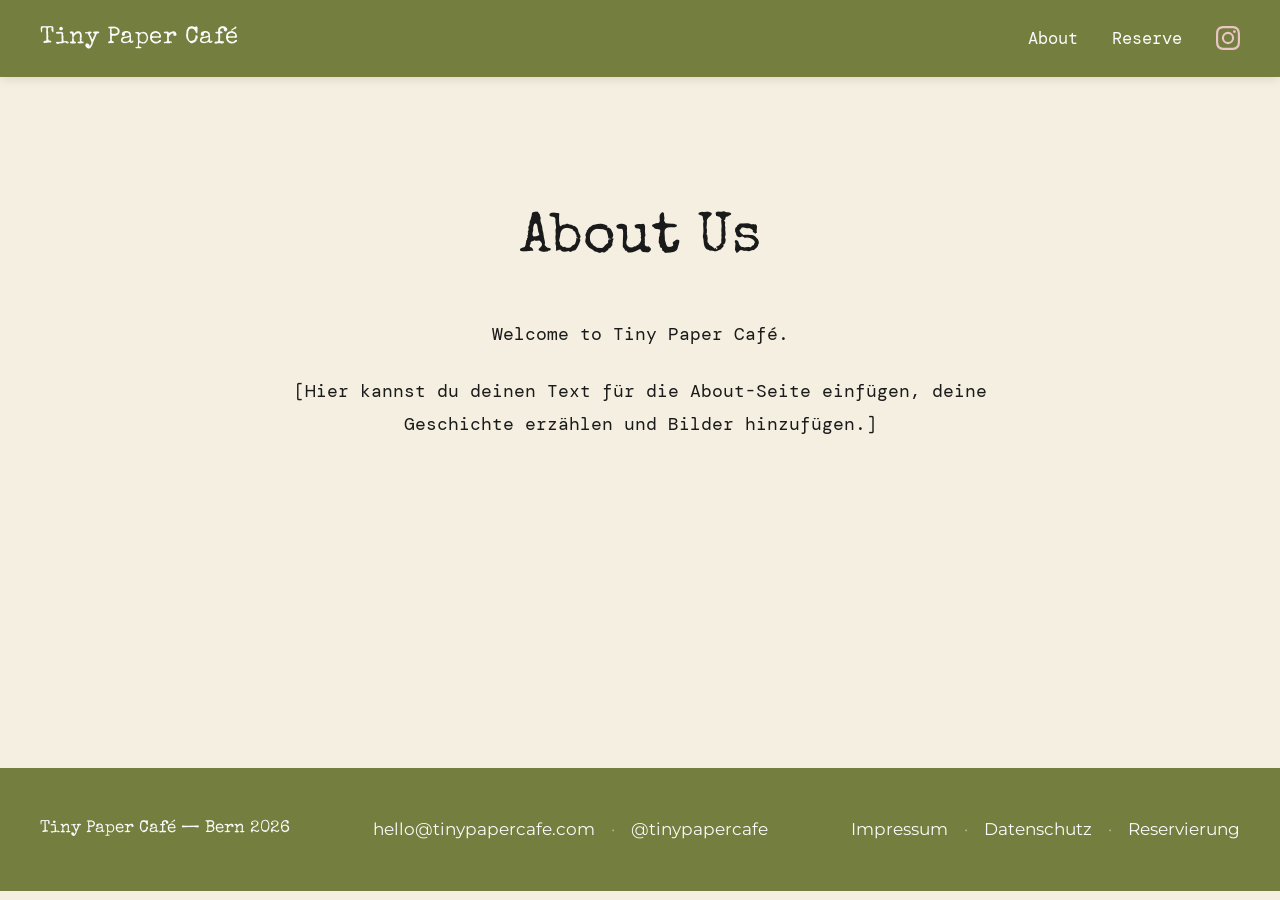
==== about.html @ e899e27b "Text auf der Startseite angepasst" ====
<!DOCTYPE html>
<html lang="en">
<head>
    <meta charset="UTF-8">
    <meta name="viewport" content="width=device-width, initial-scale=1.0">
    <title>About | Tiny Paper Café</title>
    <link rel="preconnect" href="https://fonts.googleapis.com">
    <link rel="preconnect" href="https://fonts.gstatic.com" crossorigin>
    <link href="https://fonts.googleapis.com/css2?family=DM+Mono:ital,wght@0,300;0,400;0,500;1,300;1,400;1,500&family=Montserrat:wght@300;400;500;600;700;800&family=Special+Elite&display=swap" rel="stylesheet">
    <link rel="stylesheet" href="style.css?v=2">
</head>
<body style="padding-top: 100px; background-color: var(--bg-color);">

    <!-- Navigation -->
    <nav class="scrolled">
        <a href="index.html" class="nav-logo special-font">Tiny Paper Café</a>
        <div class="nav-links">
            <a href="about.html">About</a>
            <a href="index.html#reserve">Reserve</a>
            <a href="https://instagram.com/tinypapercafe" target="_blank" class="nav-icon" aria-label="Instagram">
                <svg viewBox="0 0 24 24" width="24" height="24" fill="var(--accent-color)" style="vertical-align: middle; margin-top: -3px;">
                    <path d="M12 2.163c3.204 0 3.584.012 4.85.07 3.252.148 4.771 1.691 4.919 4.919.058 1.265.069 1.645.069 4.849 0 3.205-.012 3.584-.069 4.849-.149 3.225-1.664 4.771-4.919 4.919-1.266.058-1.644.07-4.85.07-3.204 0-3.584-.012-4.849-.07-3.26-.149-4.771-1.699-4.919-4.92-.058-1.265-.07-1.644-.07-4.849 0-3.204.013-3.583.07-4.849.149-3.227 1.664-4.771 4.919-4.919 1.266-.057 1.645-.069 4.849-.069zM12 0C8.741 0 8.333.014 7.053.072 2.695.272.273 2.69.073 7.052.014 8.333 0 8.741 0 12c0 3.259.014 3.668.072 4.948.2 4.358 2.618 6.78 6.98 6.98C8.333 23.986 8.741 24 12 24c3.259 0 3.668-.014 4.948-.072 4.354-.2 6.782-2.618 6.979-6.98.059-1.28.073-1.689.073-4.948 0-3.259-.014-3.667-.072-4.947-.196-4.354-2.617-6.78-6.979-6.98C15.668.014 15.259 0 12 0zm0 5.838a6.162 6.162 0 100 12.324 6.162 6.162 0 000-12.324zM12 16a4 4 0 110-8 4 4 0 010 8zm6.406-11.845a1.44 1.44 0 100 2.881 1.44 1.44 0 000-2.881z"/>
                </svg>
            </a>
        </div>
    </nav>

    <!-- About Section -->
    <section class="about-page-container" style="max-width: 800px; margin: 4rem auto; padding: 2rem; min-height: 60vh;">
        <h1 class="special-font" style="font-size: 3.5rem; color: var(--text-color); margin-bottom: 2rem; text-align: center;">About Us</h1>
        <div style="font-size: 1.15rem; line-height: 1.8; color: var(--text-color); text-align: center;">
            <p style="margin-bottom: 1.5rem;">Welcome to Tiny Paper Café.</p>
            <p style="margin-bottom: 1.5rem;">[Hier kannst du deinen Text für die About-Seite einfügen, deine Geschichte erzählen und Bilder hinzufügen.]</p>
        </div>
    </section>

    <!-- Footer -->
    <footer>
        <div class="footer-left">
            <span class="special-font">Tiny Paper Café — Bern 2026</span>
        </div>
        <div class="footer-center">
            <a href="mailto:hello@tinypapercafe.com">hello@tinypapercafe.com</a>
            <span class="separator">·</span>
            <a href="https://instagram.com/tinypapercafe" target="_blank">@tinypapercafe</a>
        </div>
        <div class="footer-right">
            <a href="impressum.html">Impressum</a>
            <span class="separator">·</span>
            <a href="datenschutz.html">Datenschutz</a>
            <span class="separator">·</span>
            <a href="reservierungsbedingungen.html">Reservierung</a>
        </div>
    </footer>

</body>
</html>
---- style.css ----
:root {
            --bg-color: #F4EFE0;
            --primary-color: #747E3F;
            --text-color: #1A1A1A;
            --white: #FAFAFA;
            --muted-color: #9A9A8A;
            --footer-bg: #747E3F;
            --accent-color: #EAC5C5;
        }

        html {
            scroll-behavior: smooth;
        }

        * {
            box-sizing: border-box;
            margin: 0;
            padding: 0;
        }

        body {
            background-color: var(--bg-color);
            color: var(--text-color);
            font-family: 'DM Mono', monospace;
            line-height: 1.6;
            overflow-x: hidden;
        }

        h1, h2, h3, .special-font {
            font-family: 'Special Elite', cursive;
            font-weight: 400;
        }

        /* 1. Navigation */
        nav {
            background-color: var(--primary-color);
            color: var(--white);
            display: flex;
            justify-content: space-between;
            align-items: center;
            padding: 1.2rem 2.5rem;
            position: fixed;
            width: 100%;
            top: 0;
            z-index: 100;
            box-shadow: 0 2px 10px rgba(0,0,0,0.1);
        }

        .nav-logo {
            font-size: 1.5rem;
            color: var(--white);
            text-decoration: none;
            letter-spacing: 0.5px;
        }

        .nav-links a {
            color: var(--white);
            text-decoration: none;
            margin-left: 1.5rem;
            font-size: 1.05rem;
            transition: opacity 0.3s ease;
        }

        .nav-links a:hover {
            color: var(--accent-color);
            opacity: 1;
        }

        /* 2. Hero */
        .hero {
            background-color: var(--primary-color);
            background-image: url('hero-bg-2.png');
            background-size: cover;
            background-position: center;
            background-attachment: fixed;
            color: var(--white);
            height: 200vh;
            position: relative;
        }

        .hero-sticky-container {
            position: sticky;
            top: 0;
            width: 100%;
            height: 100vh;
            display: flex;
            flex-direction: column;
            align-items: center;
            justify-content: center;
            overflow: hidden;
        }

        .hero-animation-layer {
            position: absolute;
            top: 0;
            left: 0;
            width: 100%;
            height: 100%;
            display: flex;
            align-items: center;
            justify-content: center;
            z-index: 1;
        }

        .hero-postcards {
            position: absolute;
            width: 100%;
            height: 100%;
            display: flex;
            align-items: center;
            justify-content: center;
            z-index: 2;
        }

        .hero-card {
            position: absolute;
            width: 280px;
            height: 200px;
            background: var(--white);
            border-radius: 2px;
            box-shadow: 0 10px 30px rgba(0,0,0,0.15);
            border: 1px solid rgba(0,0,0,0.05);
            top: 50%;
            left: 50%;
            transform: translate(-50%, -50%);
            will-change: transform, opacity;
        }

        .hero-card::after {
            content: '';
            position: absolute;
            top: 15px;
            right: 15px;
            width: 30px;
            height: 38px;
            border: 1px dashed var(--muted-color);
            opacity: 0.3;
        }

        .hero-card::before {
            content: '';
            position: absolute;
            bottom: 30px;
            right: 20px;
            width: 60px;
            height: 1px;
            background-color: var(--muted-color);
            opacity: 0.3;
            box-shadow: 0 -15px 0 var(--muted-color), 0 -30px 0 var(--muted-color);
        }

        #heroLogo {
            position: absolute;
            z-index: 3;
            transition: transform 0.1s, opacity 0.1s;
            width: 100%;
            max-width: 250px;
        }

        #heroLogo svg {
            width: 100%;
            height: auto;
            filter: drop-shadow(0 4px 10px rgba(0,0,0,0.15));
        }

        .hero-content-text {
            position: relative;
            z-index: 2;
            text-align: center;
            margin-top: 60px;
            display: flex;
            flex-direction: column;
            align-items: center;
        }

        .hero-tagline {
            font-size: 1.35rem;
            margin-bottom: 2rem;
            opacity: 0.95;
            letter-spacing: 0.5px;
        }

        .scroll-indicator {
            margin-top: 3rem;
            opacity: 1;
            transition: opacity 0.3s;
            display: flex;
            flex-direction: column;
            align-items: center;
            font-size: 0.9rem;
            letter-spacing: 2px;
            text-transform: uppercase;
        }

        .scroll-indicator .arrow {
            margin-top: 5px;
            font-size: 1.5rem;
            animation: bounce 2s infinite;
        }

        @keyframes bounce {
            0%, 20%, 50%, 80%, 100% { transform: translateY(0); }
            40% { transform: translateY(-10px); }
            60% { transform: translateY(-5px); }
        }

        .btn-primary {
            background-color: var(--accent-color);
            color: var(--white);
            padding: 1rem 2.5rem;
            text-decoration: none;
            font-family: 'DM Mono', monospace;
            font-size: 1.15rem;
            border-radius: 8px;
            font-weight: 500;
            transition: all 0.3s cubic-bezier(0.4, 0, 0.2, 1);
            display: inline-block;
            border: none;
            cursor: pointer;
            box-shadow: 0 4px 10px rgba(0,0,0,0.08);
        }

        .btn-primary:hover {
            transform: translateY(-4px);
            box-shadow: 0 12px 20px rgba(0,0,0,0.15);
            background-color: var(--text-color);
            color: var(--white);
        }

        /* 3. The Experience Section */
        .experience-section {
            background-color: var(--bg-color);
            height: 300vh;
            position: relative;
        }

        .experience-sticky {
            position: sticky;
            top: 0;
            height: 100vh;
            display: flex;
            align-items: center;
            overflow: hidden;
            width: 100%;
            padding: 6rem 2rem 2rem 2rem;
        }

        .process-grid {
            display: flex;
            gap: 4rem;
            max-width: 1200px;
            margin: 0 auto;
            align-items: flex-start; /* Aligns titles and images at the top */
            justify-content: space-between;
            width: 100%;
            padding: 0 5%;
        }

        .process-col {
            flex: 1;
            display: flex;
            flex-direction: column;
            align-items: center;
        }

        .process-col h2 {
            font-size: 3.5rem;
            margin-bottom: 2rem;
            color: var(--text-color);
            text-align: center;
            position: relative;
            z-index: 10;
        }

        .process-img {
            width: 100%;
            height: auto;
            max-width: 350px;
            box-shadow: 0 10px 20px rgba(0,0,0,0.05);
            background-color: var(--white);
        }

        .send-svg {
            opacity: 0;
            transform: translateY(40px);
        }

        .process-desc {
            margin-top: 1.5rem;
            font-size: 1.1rem;
            line-height: 1.6;
            color: var(--text-color);
            text-align: center;
            max-width: 330px;
            font-family: 'Montserrat', sans-serif;
            font-weight: 600;
        }

        .brush-stroke {
            stroke-dasharray: 12000;
            stroke-dashoffset: 0;
        }

        .letter-insert {
            transform: translateY(-250px);
            opacity: 0;
        }

        .envelope-flap-front {
            transform-origin: 175px 0px;
            transform: scaleY(-1);
            opacity: 0;
        }

        .flap-open {
            opacity: 1;
        }

        /* Animations replaced by scroll JS */

        .experience-text p {
            font-size: 1.3rem;
            color: var(--text-color);
            opacity: 0.85;
            line-height: 1.8;
        }



        .experience-interactive {
            position: relative;
            padding-bottom: 3rem;
            flex: 1;
            display: flex;
            flex-direction: column;
            align-items: center;
        }

        /* Postcard Flip CSS */
        /* Postcard Flip CSS */
        .postcard-flip-container {
            perspective: 1000px;
            width: 320px;
            height: 440px;
            cursor: pointer;
            z-index: 2;
        }

        .postcard-flip-container:hover .postcard-flipper,
        .postcard-flip-container.flipped .postcard-flipper {
            transform: rotateY(180deg);
        }

        .postcard-flipper {
            transition: 0.8s transform cubic-bezier(0.4, 0.2, 0.2, 1);
            transform-style: preserve-3d;
            position: relative;
            width: 100%;
            height: 100%;
            border-radius: 4px;
            box-shadow: 0 20px 40px rgba(0,0,0,0.1);
        }

        .postcard-face {
            backface-visibility: hidden;
            position: absolute;
            top: 0;
            left: 0;
            width: 100%;
            height: 100%;
            background-color: var(--white);
            border-radius: 4px;
            border: 1px solid rgba(0,0,0,0.05);
            overflow: hidden;
            background-image: url('postcard.jpg');
            background-size: 200% 100%;
        }

        .postcard-front-side {
            z-index: 2;
            transform: rotateY(0deg);
            background-position: left center;
        }

        .postcard-back-side {
            transform: rotateY(180deg);
            background-position: right center;
            position: relative;
        }

        .postcard-handwriting {
            position: absolute;
            top: 35%;
            left: 10%;
            width: 40%;
            font-family: 'Special Elite', monospace;
            font-size: 1.1rem;
            color: #3a3a3a;
            transform: rotate(-3deg);
            line-height: 1.6;
        }

        .interactive-hint {
            font-size: 0.9rem;
            color: var(--muted-color);
            font-family: 'DM Mono', monospace;
            animation: pulseHint 2s infinite;
        }

        @keyframes pulseHint {
            0% { opacity: 0.4; }
            50% { opacity: 0.8; }
            100% { opacity: 0.4; }
        }

        /* Mail Slot & Send Animation CSS */
        .mail-slot-container {
            position: relative;
            margin-top: 1.5rem;
            width: 280px;
            height: 14px;
            background-color: #1a1a1a;
            border-radius: 8px;
            box-shadow: inset 0 4px 8px rgba(0,0,0,0.8), 0 1px 1px rgba(255,255,255,0.8);
            opacity: 0.9;
            z-index: 3;
        }

        .mail-slot-container::before,
        .mail-slot-container::after {
            display: none;
        }

        .mail-slot-opening {
            display: none;
        }

        .mail-slot-lid {
            display: none; /* Replaced by the brass plate design */
        }

        .send-action-area {
            margin-top: 2rem;
            display: flex;
            flex-direction: column;
            align-items: center;
            gap: 1rem;
            transition: opacity 0.3s;
        }

        .success-message {
            position: absolute;
            top: 50%;
            left: 50%;
            transform: translate(-50%, -50%) scale(0.9);
            text-align: center;
            opacity: 0;
            pointer-events: none;
            transition: all 0.5s cubic-bezier(0.4, 0, 0.2, 1);
            background: var(--white);
            padding: 3.5rem;
            border-radius: 12px;
            box-shadow: 0 25px 50px rgba(0,0,0,0.15);
            z-index: 10;
        }

        .success-message h3 {
            font-size: 2rem;
            color: var(--primary-color);
            margin-bottom: 1rem;
        }

        .success-message p {
            color: var(--muted-color);
            margin-bottom: 2.5rem;
            font-size: 1.1rem;
        }

        .success-message .btn-secondary {
            background-color: var(--white);
            border: 2px solid var(--primary-color);
            color: var(--primary-color);
            padding: 0.8rem 2rem;
            border-radius: 8px;
            font-family: 'DM Mono', monospace;
            font-weight: 600;
            font-size: 1.1rem;
            cursor: pointer;
            transition: all 0.3s cubic-bezier(0.4, 0, 0.2, 1);
            box-shadow: 0 4px 10px rgba(0,0,0,0.05);
            outline: none;
        }
        
        .success-message .btn-secondary:hover {
            background-color: var(--primary-color);
            color: var(--white);
            transform: translateY(-3px);
            box-shadow: 0 8px 20px rgba(107, 122, 53, 0.2);
        }

        /* Send Animation States */
        .is-sending .postcard-flip-container {
            animation: sendMail 1.2s cubic-bezier(0.5, 0, 0.2, 1) forwards;
            pointer-events: none;
        }

        .is-sending .send-action-area {
            opacity: 0;
            pointer-events: none;
        }

        .is-sent .success-message {
            opacity: 1;
            transform: translate(-50%, -50%) scale(1);
            pointer-events: auto;
        }

        @keyframes sendMail {
            0% {
                transform: translateY(0) scale(1) rotateZ(0);
                opacity: 1;
            }
            30% {
                transform: translateY(-30px) scale(0.9) rotateZ(3deg);
                opacity: 1;
            }
            100% {
                transform: translateY(160px) scale(0.2) rotateZ(0);
                opacity: 0;
            }
        }

        /* 4. The Menu Section */
        .menu-section {
            padding: 2rem;
            background-color: var(--primary-color);
            position: relative;
            min-height: 100vh;
            display: flex;
            align-items: stretch;
            justify-content: center;
        }

        .menu-wrapper {
            max-width: 950px;
            margin: 0 auto;
        }

        .menu-card {
            background-color: var(--bg-color); /* Changed to beige */
            padding: 4rem 3rem;
            border-radius: 8px;
            box-shadow: 0 20px 50px rgba(0,0,0,0.15);
            display: flex;
            flex-direction: column;
            align-items: center;
            text-align: center;
            font-family: 'Montserrat', sans-serif;
        }

        .menu-card h2 {
            font-size: 2.8rem;
            margin-bottom: 1rem;
            color: var(--text-color);
            text-align: center;
        }

        .menu-subtitle {
            font-size: 1.2rem;
            color: var(--muted-color);
            margin-bottom: 4rem;
            text-align: center;
        }

        .menu-grid {
            display: flex;
            gap: 4rem;
        }

        .menu-column {
            flex: 1;
            display: flex;
            flex-direction: column;
            gap: 4.5rem;
            text-align: left;
        }

        .menu-category {
            font-family: 'Special Elite', cursive;
            font-size: 1.3rem;
            font-weight: 400;
            margin-bottom: 1.2rem;
            margin-top: 2.5rem;
            letter-spacing: 1px;
            color: var(--text-color);
        }

        .menu-column h3:first-child {
            margin-top: 0;
        }

        .menu-description {
            font-size: 0.95rem;
            color: var(--muted-color);
            margin-top: -0.5rem;
            margin-bottom: 1.5rem;
            line-height: 1.5;
            font-weight: 600; /* Semi-bold */
        }
        
        .addon-title {
            font-size: 0.9rem;
            text-transform: uppercase;
            letter-spacing: 1px;
            color: var(--primary-color);
            margin-bottom: 0.5rem;
            font-weight: 800; /* Bold */
        }

        .menu-addon {
            font-size: 0.95rem;
            color: var(--muted-color);
            display: flex;
            justify-content: space-between;
            padding-left: 1rem;
            margin-bottom: 0.3rem;
            font-weight: 600; /* Semi-bold */
        }

        .menu-item {
            display: flex;
            align-items: baseline;
            margin-bottom: 0.8rem;
            font-size: 1.1rem;
            font-family: 'Montserrat', sans-serif;
            font-weight: 600; /* Semi-bold */
            transition: all 0.2s ease;
        }
        .menu-item:hover {
            transform: translateX(5px);
            color: var(--primary-color);
        }

        .menu-item .dots {
            flex-grow: 1;
            border-bottom: 2px dotted var(--muted-color);
            margin: 0 10px;
            opacity: 0.4;
        }

        /* 4. Info Banner */
        .info-banner {
            background-color: var(--primary-color);
            color: var(--white);
            text-align: center;
            padding: 2rem 2rem;
            font-size: 1.15rem;
            border-top: 1px solid rgba(255,255,255,0.1);
            border-bottom: 1px solid rgba(255,255,255,0.1);
            letter-spacing: 0.5px;
        }

        /* 5. Booking form */
        .booking-section {
            padding: 8rem 2rem 12rem 2rem;
            background-color: var(--bg-color);
            display: flex;
            flex-direction: column;
            align-items: center;
            min-height: 90vh;
            position: relative;
            z-index: 10;
            overflow: hidden;
        }

        .booking-section h2 {
            font-size: 3.5rem;
            margin-bottom: 2rem;
            color: var(--text-color);
            text-align: center;
        }

        /* BookingBox Styling */
        .BookingBox {
            width: 100%;
            max-width: 800px;
            margin: 0 auto;
            background-color: var(--white);
            border-radius: 8px;
            box-shadow: 0 20px 50px rgba(0,0,0,0.15);
            padding: 2.5rem;
            font-family: 'Montserrat', sans-serif;
        }
        .BookingBox span {
            display: block;
            text-align: center;
            margin-top: 2rem;
            font-size: 0.85rem;
            color: var(--muted-color);
        }
        /* Wizard Progress Dots */
        .wizard-progress {
            display: flex;
            justify-content: center;
            gap: 1.5rem;
            margin-bottom: 3rem;
            width: 100%;
        }
        .progress-step {
            width: 12px;
            height: 12px;
            border-radius: 50%;
            background-color: rgba(154, 154, 138, 0.3);
            transition: all 0.3s ease;
            font-size: 0; /* hide text */
            color: transparent;
        }
        .progress-step.active {
            background-color: var(--primary-color);
            transform: scale(1.4);
        }
        .progress-step.completed {
            background-color: var(--primary-color);
            opacity: 0.6;
            cursor: pointer;
        }

        .postcard-container {
            width: 100%;
            max-width: 800px;
            perspective: 1500px;
            margin: 0 auto;
        }
        
        .postcard-flip-inner {
            position: relative;
            width: 100%;
            transition: transform 1s cubic-bezier(0.175, 0.885, 0.32, 1.275);
            transform-style: preserve-3d;
        }

        .postcard-flip-inner.flipped {
            transform: rotateY(180deg);
        }

        .postcard {
            width: 100%;
            background-color: var(--white);
            border-radius: 16px;
            box-shadow: 0 25px 50px -12px rgba(0,0,0,0.25);
            backface-visibility: hidden;
            border: 1px solid rgba(255,255,255,0.5);
            min-height: 550px;
            position: relative;
        }

        .postcard-front {
            display: block;
            position: relative;
            z-index: 2;
            padding: 4rem 3rem;
        }

        .wizard-content {
            position: relative;
            z-index: 2;
            width: 100%;
            max-width: 500px;
            margin: 0 auto;
        }

        .wizard-step {
            display: none;
            animation: fadeIn 0.4s ease;
        }
        .wizard-step.active {
            display: block;
        }
        
        @keyframes fadeIn {
            from { opacity: 0; transform: translateY(15px); }
            to { opacity: 1; transform: translateY(0); }
        }

        .step-header {
            display: flex;
            align-items: center;
            justify-content: space-between;
            margin-bottom: 2.5rem;
        }
        
        .step-title {
            font-family: 'Special Elite', cursive;
            font-size: 2rem;
            color: var(--primary-color);
            margin: 0;
        }

        .btn-back {
            background: none;
            border: none;
            color: var(--muted-color);
            cursor: pointer;
            font-family: 'DM Mono', monospace;
            text-decoration: underline;
            font-size: 0.95rem;
        }

        /* Type Selection */
        .type-option {
            border: 1px solid rgba(154, 154, 138, 0.3);
            border-radius: 12px;
            padding: 1.5rem;
            margin-bottom: 1.2rem;
            cursor: pointer;
            transition: all 0.3s cubic-bezier(0.4, 0, 0.2, 1);
            background: rgba(255,255,255,0.8);
            box-shadow: 0 2px 8px rgba(0,0,0,0.02);
        }
        .type-option:hover {
            border-color: var(--primary-color);
            background-color: var(--white);
            transform: translateY(-4px);
            box-shadow: 0 12px 24px rgba(107, 122, 53, 0.1);
        }
        .type-option.selected {
            border-color: var(--primary-color);
            background-color: rgba(107, 122, 53, 0.05);
            border-width: 2px;
            padding: calc(1.5rem - 1px);
            box-shadow: 0 0 0 4px rgba(107, 122, 53, 0.1);
        }
        .type-option h4 { 
            color: var(--text-color);
            margin-bottom: 0.6rem;
            font-size: 1.2rem;
        }
        .type-option p {
            font-size: 0.95rem;
            color: var(--muted-color);
            margin-bottom: 0.8rem;
            line-height: 1.5;
        }
        .type-option .read-more {
            font-size: 0.85rem;
            color: var(--primary-color);
            text-decoration: underline;
        }

        /* Guests Selection */
        .guests-container {
            text-align: center;
            padding: 3rem 0;
        }
        .guests-grid {
            display: flex;
            gap: 2rem;
            justify-content: center;
            margin-bottom: 3rem;
        }
        .guest-btn {
            width: 70px;
            height: 70px;
            border-radius: 50%;
            border: 1px solid rgba(154, 154, 138, 0.3);
            background: rgba(255,255,255,0.8);
            font-size: 1.8rem;
            cursor: pointer;
            transition: all 0.4s cubic-bezier(0.34, 1.56, 0.64, 1);
            font-family: 'DM Mono', monospace;
            color: var(--text-color);
            box-shadow: 0 4px 10px rgba(0,0,0,0.03);
        }
        .guest-btn:hover {
            border-color: var(--primary-color);
            color: var(--primary-color);
            transform: scale(1.1) translateY(-5px);
            box-shadow: 0 10px 20px rgba(107, 122, 53, 0.15);
        }
        .guest-btn.selected {
            border-color: var(--primary-color);
            background-color: var(--primary-color);
            color: var(--white);
            transform: scale(1.15);
            box-shadow: 0 10px 25px rgba(107, 122, 53, 0.3);
        }
        .guests-note {
            font-size: 0.95rem;
            color: var(--muted-color);
        }
        .guests-note a {
            color: var(--primary-color);
        }

        /* Calendar */
        .date-input-container {
            margin-bottom: 2rem;
            text-align: center;
            padding: 2rem 0;
        }
        .date-input {
            width: 100%;
            max-width: 350px;
            padding: 1.2rem;
            border: 1px solid rgba(154, 154, 138, 0.3);
            background: rgba(255,255,255,0.8);
            font-family: 'DM Mono', monospace;
            font-size: 1.3rem;
            color: var(--text-color);
            outline: none;
            transition: all 0.3s;
            cursor: pointer;
            text-align: center;
            border-radius: 12px;
            box-shadow: 0 4px 10px rgba(0,0,0,0.03);
        }
        .date-input:focus {
            border-color: var(--primary-color);
            box-shadow: 0 0 0 4px rgba(107, 122, 53, 0.15);
        }
        .date-input::-webkit-calendar-picker-indicator {
            cursor: pointer;
            opacity: 0.6;
            transition: 0.2s;
        }
        .date-input::-webkit-calendar-picker-indicator:hover {
            opacity: 1;
        }

        /* Time Slots */
        .time-slots {
            display: grid;
            grid-template-columns: repeat(auto-fill, minmax(100px, 1fr));
            gap: 1rem;
            margin-top: 2rem;
        }
        .time-slot {
            padding: 1rem 0.5rem;
            text-align: center;
            border: 1px solid rgba(154, 154, 138, 0.3);
            border-radius: 12px;
            cursor: pointer;
            font-size: 1rem;
            font-family: 'DM Mono', monospace;
            font-weight: 500;
            transition: all 0.3s cubic-bezier(0.4, 0, 0.2, 1);
            color: var(--text-color);
            background: rgba(255,255,255,0.8);
            box-shadow: 0 2px 6px rgba(0,0,0,0.02);
        }
        .time-slot:hover {
            border-color: var(--primary-color);
            color: var(--primary-color);
            transform: translateY(-3px);
            box-shadow: 0 8px 15px rgba(107, 122, 53, 0.15);
        }
        .time-slot.selected {
            background-color: var(--primary-color);
            color: var(--white);
            border-color: var(--primary-color);
            box-shadow: 0 8px 20px rgba(107, 122, 53, 0.3);
            transform: translateY(-2px);
        }
        
        .waiting-list-note {
            text-align: center;
            margin-top: 3rem;
            font-size: 0.95rem;
            color: var(--muted-color);
        }
        .waiting-list-note span {
            color: #d97706;
            margin-right: 0.5rem;
        }

        /* Confirm Step */
        .summary-box {
            background-color: rgba(250, 250, 250, 0.8);
            padding: 1.5rem;
            margin-bottom: 2rem;
            border: 1px dashed rgba(154, 154, 138, 0.4);
            display: grid;
            grid-template-columns: 1fr 1fr;
            gap: 1.5rem;
        }
        .summary-item {
            margin-bottom: 0;
        }
        .summary-label {
            font-size: 0.85rem;
            color: var(--muted-color);
            margin-bottom: 0.2rem;
        }
        .summary-value {
            font-size: 1rem;
            color: var(--text-color);
            font-weight: 500;
        }
        
        .options-row {
            display: flex;
            gap: 1.5rem;
            margin-bottom: 2rem;
            font-size: 0.95rem;
        }
        
        .checkbox-label {
            display: flex;
            align-items: flex-start;
            gap: 0.5rem;
            cursor: pointer;
        }
        .checkbox-label input {
            margin-top: 0.25rem;
            cursor: pointer;
        }

        .terms-row {
            display: flex;
            flex-direction: column;
            gap: 1rem;
            margin: 2rem 0;
            font-size: 0.9rem;
            color: var(--muted-color);
        }
        
        .form-row {
            display: grid;
            grid-template-columns: 1fr 1fr;
            gap: 1.5rem;
            margin-bottom: 1.5rem;
        }
        
        .form-group {
            display: flex;
            flex-direction: column;
            text-align: left;
            margin-bottom: 1.5rem;
        }

        .form-group input, .form-group textarea {
            background: rgba(255, 255, 255, 0.5);
            border: 1px solid rgba(154, 154, 138, 0.2);
            border-radius: 8px;
            padding: 1rem 1.2rem;
            font-family: 'DM Mono', monospace;
            font-size: 1.05rem;
            color: var(--text-color);
            outline: none;
            transition: all 0.3s;
            box-shadow: inset 0 2px 4px rgba(0,0,0,0.02);
        }
        
        .form-group input::placeholder, .form-group textarea::placeholder {
            color: var(--muted-color);
            opacity: 0.7;
        }

        .form-group input:focus, .form-group textarea:focus {
            border-color: var(--primary-color);
            background: var(--white);
            box-shadow: 0 0 0 3px rgba(107, 122, 53, 0.1);
        }

        .form-group textarea {
            resize: none;
            min-height: 40px;
        }

        .btn-next {
            background-color: var(--primary-color);
            color: var(--white);
            padding: 1.2rem 2.5rem;
            border: none;
            font-family: 'DM Mono', monospace;
            font-size: 1.15rem;
            font-weight: 600;
            cursor: pointer;
            transition: all 0.3s cubic-bezier(0.4, 0, 0.2, 1);
            width: 100%;
            margin-top: 1rem;
            border-radius: 8px;
            box-shadow: 0 4px 15px rgba(107, 122, 53, 0.3);
        }
        .btn-next:hover {
            background-color: #5a662d;
            transform: translateY(-3px);
            box-shadow: 0 8px 25px rgba(107, 122, 53, 0.4);
        }
        .btn-next:disabled {
            background-color: var(--muted-color);
            cursor: not-allowed;
            transform: none;
            box-shadow: none;
        }

        /* Postcard Back (Success) */
        .postcard-back {
            display: flex;
            flex-direction: column;
            align-items: center;
            justify-content: center;
            transform: rotateY(180deg);
            position: absolute;
            top: 0;
            left: 0;
            height: 100%;
            text-align: center;
            padding: 3rem;
            z-index: 1;
        }

        .success-stamp {
            margin-bottom: 2.5rem;
            opacity: 0;
            color: var(--primary-color);
        }
        
        .success-stamp svg {
            width: 180px;
            height: auto;
        }

        .postcard-flip-inner.flipped .success-stamp {
            animation: stampIn 0.6s cubic-bezier(0.175, 0.885, 0.32, 1.275) 0.8s forwards;
        }

        @keyframes stampIn {
            0% { transform: scale(2.5) rotate(-15deg); opacity: 0; }
            50% { transform: scale(0.9) rotate(5deg); opacity: 1; }
            100% { transform: scale(1) rotate(0deg); opacity: 1; }
        }

        .postcard-back h3 {
            font-size: 2.8rem;
            color: var(--primary-color);
            margin-bottom: 1.5rem;
        }

        .postcard-back p {
            font-size: 1.3rem;
            color: var(--text-color);
        }

        /* Location Section */
        .location-section {
            padding: 8rem 2rem;
            background-color: var(--bg-color);
            font-family: 'Montserrat', sans-serif;
            text-align: left;
        }

        .location-container {
            display: flex;
            justify-content: space-between;
            max-width: 1100px;
            margin: 0 auto;
            gap: 5rem;
        }

        .location-left {
            flex: 1;
            display: flex;
            flex-direction: column;
        }

        .location-header {
            max-width: 1100px;
            margin: 0 auto;
        }

        .location-header h2 {
            font-size: 2.8rem;
            font-weight: 700;
            color: var(--text-color);
            margin: 0 0 1.5rem 0;
            font-family: 'Montserrat', sans-serif;
            letter-spacing: -0.5px;
        }

        .location-address {
            margin-bottom: 2.5rem;
        }

        .address-title {
            font-family: 'Montserrat', sans-serif;
            font-weight: 700 !important;
            margin-bottom: 0.5rem !important;
        }

        .location-address p {
            font-family: 'Montserrat', sans-serif;
            font-size: 1.15rem;
            color: var(--text-color);
            line-height: 1.6;
            margin: 0;
            font-weight: 600;
        }

        .location-map iframe {
            border-radius: 8px;
            box-shadow: 0 10px 30px rgba(0,0,0,0.05);
            width: 100%;
        }

        .location-right {
            flex: 1;
            display: flex;
            flex-direction: column;
            justify-content: flex-start;
        }

        .hours-box {
            width: 100%;
        }

        .hours-title {
            font-size: 1.15rem;
            margin: 0 0 2rem 0;
            font-weight: 700;
            color: var(--text-color);
            font-family: 'Montserrat', sans-serif;
        }

        .hours-list {
            display: flex;
            flex-direction: column;
            gap: 1rem; /* Slightly reduced gap for a more compact height */
        }

        .hours-row {
            display: flex;
            justify-content: space-between;
            font-size: 1.15rem;
            font-family: 'Montserrat', sans-serif;
            font-weight: 600;
            color: var(--text-color);
        }

        @media (max-width: 850px) {
            .location-container {
                flex-direction: column;
                gap: 4rem;
            }
            .location-right {
                margin-top: 0;
            }
            .location-header h2 {
                font-size: 2.2rem;
            }
        }

        /* 6. Footer */
        footer {
            background-color: var(--footer-bg);
            color: var(--white);
            padding: 3rem 2.5rem;
            display: flex;
            justify-content: space-between;
            align-items: center;
            font-size: 1.05rem;
            flex-wrap: wrap;
            gap: 2rem;
            font-family: 'Montserrat', sans-serif;
        }

        .footer-left, .footer-center, .footer-right {
            display: flex;
            align-items: center;
            gap: 1rem;
        }

        .footer-center {
            justify-content: center;
        }

        .footer-right {
            justify-content: flex-end;
        }

        .separator {
            opacity: 0.5;
        }

        footer a {
            color: var(--white);
            text-decoration: none;
            transition: all 0.2s ease;
        }
        
        footer a:hover {
            color: var(--accent-color);
            opacity: 1;
            text-decoration: none;
        }

        @media (max-width: 850px) {
            footer {
                flex-direction: column;
                text-align: center;
                gap: 1.5rem;
            }
            .footer-left, .footer-center, .footer-right {
                justify-content: center;
            }
        }

        /* Legal Pages */
        .legal-content, .legal-content *,
        .legal-page footer, .legal-page footer * {
            font-family: 'Montserrat', sans-serif !important;
        }

        .legal-content {
            padding: 10rem 2rem 6rem;
            background-color: var(--bg-color);
            min-height: calc(100vh - 100px);
            color: var(--text-color);
        }
        
        .legal-content .container {
            max-width: 800px;
            margin: 0 auto;
            background-color: var(--white);
            padding: 4rem;
            border-radius: 8px;
            box-shadow: 0 10px 30px rgba(0,0,0,0.03);
        }

        .legal-content h1 {
            font-size: 2.5rem;
            margin-bottom: 2rem;
            font-weight: 700;
        }

        .legal-content h2 {
            font-size: 1.5rem;
            margin-top: 3rem;
            margin-bottom: 1rem;
            font-weight: 700;
        }

        .legal-content p, .legal-content li {
            font-size: 1.1rem;
            line-height: 1.8;
            margin-bottom: 1rem;
            font-weight: 500;
        }

        .legal-content ul {
            margin-bottom: 2rem;
            padding-left: 1.5rem;
        }
        
        .placeholder {
            background-color: #ffe0e0;
            color: #d32f2f;
            padding: 0.2rem 0.5rem;
            border-radius: 4px;
            font-weight: 600;
            font-size: 0.9em;
        }
        
        @media (max-width: 768px) {
            .legal-content .container {
                padding: 2.5rem 1.5rem;
            }
        }

        @media (max-width: 850px) {
            /* NAV */
            nav {
                flex-direction: column;
                gap: 1rem;
                padding: 1.5rem 1rem;
            }
            .nav-logo {
                font-size: 1.4rem;
            }
            .nav-links a {
                margin-left: 0.8rem;
                font-size: 0.9rem;
            }

            /* HERO */
            #heroLogo {
                max-width: 200px;
                margin-top: 100px;
            }
            .hero-content-text {
                margin-top: 40px;
            }

            /* EXPERIENCE */
            .experience-section {
                height: auto;
            }
            .experience-sticky {
                position: relative;
                height: auto;
                overflow: visible;
                padding: 5rem 1.5rem;
            }
            .process-grid {
                flex-direction: column;
                gap: 4rem;
            }
            .process-col h2 {
                font-size: 2.8rem;
                margin-bottom: 1.5rem;
            }
            .experience-content p {
                font-size: 1.1rem;
            }
            .desktop-hint {
                display: none !important;
            }
            .mobile-hint {
                display: inline !important;
            }
            .postcard-flip-container {
                width: 260px;
                height: 360px;
            }

            /* LOCATION */
            .location-section {
                padding: 4rem 1.5rem;
            }
            .location-container {
                gap: 3rem;
            }

            /* MENU */
            .menu-section {
                padding: 1.5rem;
            }
            .menu-card {
                padding: 2.5rem 1.5rem;
            }
            .menu-card h2 {
                font-size: 2rem;
            }
            .menu-subtitle {
                font-size: 1rem;
                margin-bottom: 2.5rem;
            }
            .menu-grid {
                flex-direction: column;
                gap: 2rem;
            }
            .menu-category {
                font-size: 1.1rem;
                margin-top: 1.5rem;
            }
            .menu-item {
                font-size: 0.95rem;
            }

            /* FORM / BOOKING */
            .booking-section {
                padding: 4rem 1rem 6rem 1rem;
            }
            .booking-section h2 {
                font-size: 2.2rem;
                margin-bottom: 2rem;
            }
            .postcard-front {
                padding: 2rem 1.2rem;
            }
            .wizard-progress {
                gap: 0.8rem;
            }
            .step-header {
                flex-direction: column;
                align-items: flex-start;
                gap: 1rem;
            }
            .btn-back {
                align-self: flex-start;
            }
            .step-title {
                font-size: 1.5rem;
            }
            .guests-grid {
                gap: 0.8rem;
            }
            .guest-btn {
                width: 50px;
                height: 50px;
                font-size: 1.3rem;
            }
            .date-input {
                font-size: 1rem;
                padding: 0.8rem;
            }
            .time-slots {
                grid-template-columns: repeat(auto-fill, minmax(75px, 1fr));
                gap: 0.6rem;
            }
            .time-slot {
                font-size: 0.85rem;
                padding: 0.8rem 0.2rem;
            }
            .postcard-back {
                padding: 2rem 1rem;
            }
            .postcard-back h3 {
                font-size: 1.8rem;
            }
            .success-stamp svg {
                width: 120px;
            }
            .options-row {
                flex-direction: column;
                gap: 0.8rem;
            }
            .summary-box {
                grid-template-columns: 1fr;
                gap: 1rem;
            }
            .form-row {
                grid-template-columns: 1fr;
                gap: 0;
            }
            .form-group {
                margin-bottom: 1.2rem;
            }
            
            /* FOOTER */
            footer {
                flex-direction: column;
                text-align: center;
                gap: 1rem;
            }
        }



/* =========================================
   1. Splash Screen (Logo Only)
   ========================================= */
body.splash-active {
    overflow: hidden;
}

.splash-screen {
    position: fixed;
    top: 0;
    left: 0;
    width: 100%;
    height: 100vh;
    background-color: var(--primary-color);
    z-index: 9999;
    display: flex;
    justify-content: center;
    align-items: center;
    /* Fades out after 2.5s to reveal landing page */
    animation: splashFadeOut 0.6s ease forwards 2.5s;
    pointer-events: none;
}

.splash-logo {
    opacity: 0;
    transform: scale(0.9);
    animation: logoReveal 1s cubic-bezier(0.175, 0.885, 0.32, 1.275) forwards 0.3s;
}

.splash-logo svg,
.splash-logo img {
    width: 280px;
    max-width: 80vw;
    height: auto;
    filter: drop-shadow(0 4px 10px rgba(0,0,0,0.1));
}

@keyframes logoReveal {
    0% { opacity: 0; transform: scale(0.8) translateY(20px); }
    100% { opacity: 1; transform: scale(1) translateY(0); }
}

@keyframes splashFadeOut {
    0% { opacity: 1; visibility: visible; }
    100% { opacity: 0; visibility: hidden; }
}


/* =========================================
   2. Landing Page Postcards (Hero Section) - Scroll Animation
   ========================================= */
.hero {
    height: 250vh; /* space to scroll */
    padding: 0;
    position: relative;
    background-color: var(--primary-color);
    background-image: none;
}

.hero-sticky-container {
    position: sticky;
    top: 0;
    height: 100vh;
    width: 100%;
    display: flex;
    flex-direction: column;
    align-items: center;
    justify-content: center;
    overflow: hidden;
    background-image: url('hero-bg-2.png');
    background-size: 100% 100%;
    background-position: center;
}

.hero-animation-layer {
    position: relative;
    width: 100%;
    height: 350px;
    display: flex;
    justify-content: center;
    align-items: center;
    margin-bottom: 2rem;
}

.stamp-logo {
    position: absolute;
    width: 100%;
    max-width: 420px;
    z-index: 1;
    opacity: 1;
    transform: scale(0.8);
    margin-top: 150px; /* Moved further down */
}

.stamp-logo img {
    width: 100%;
    height: auto;
}

.hero-postcards-container {
    position: absolute;
    top: 55%; /* Moved slightly down from 50% */
    left: 50%; /* Reverted back to perfectly horizontal center */
    width: 1px;
    height: 1px;
    z-index: 10;
}

.landing-card {
    position: absolute;
    width: 360px; 
    height: 480px;
    background: var(--white);
    border-radius: 4px;
    border: 1px solid rgba(0,0,0,0.05);
    box-shadow: 0 15px 35px rgba(0,0,0,0.15);
    transform-origin: center;
    will-change: transform, opacity;
}

/* Removed faux stamp/lines as we are using real images now */

/* Initial stacking on load (matching user sketch positions before scroll) */
.lc-1 { 
    z-index: 2; 
    transform: translate(-100%, -80%) rotate(-12deg); 
    background-image: url('postcard_3.jpg');
    background-size: cover;
    background-position: center;
}
.lc-2 { 
    z-index: 1; 
    transform: translate(10%, -60%) rotate(8deg); 
    background-image: url('postcard_2.jpg');
    background-size: cover;
    background-position: center;
}
.lc-3 { 
    z-index: 3; 
    transform: translate(-50%, -20%) rotate(-4deg); 
    background-image: url('postcard_1.jpg');
    background-size: cover;
    background-position: center;
}

.hero-content-text {
    position: relative;
    z-index: 20;
    text-align: center;
}

.scroll-indicator {
    position: absolute;
    bottom: -80px;
    left: 50%;
    transform: translateX(-50%);
    color: var(--white);
    opacity: 1;
    transition: opacity 0.3s ease;
    display: flex;
    flex-direction: column;
    align-items: center;
    gap: 0.5rem;
    font-size: 0.9rem;
    letter-spacing: 1px;
}

.scroll-indicator .arrow {
    animation: bounce 2s infinite;
}

@keyframes bounce {
    0%, 20%, 50%, 80%, 100% { transform: translateY(0); }
    40% { transform: translateY(-10px); }
    60% { transform: translateY(-5px); }
}

@media (max-width: 850px) {
    .landing-card {
        width: 180px;
        height: 250px;
    }
    .lc-1 { transform: translate(-90%, -70%) rotate(-12deg); }
    .lc-2 { transform: translate(10%, -50%) rotate(8deg); }
    .lc-3 { transform: translate(-40%, -10%) rotate(-4deg); }
}
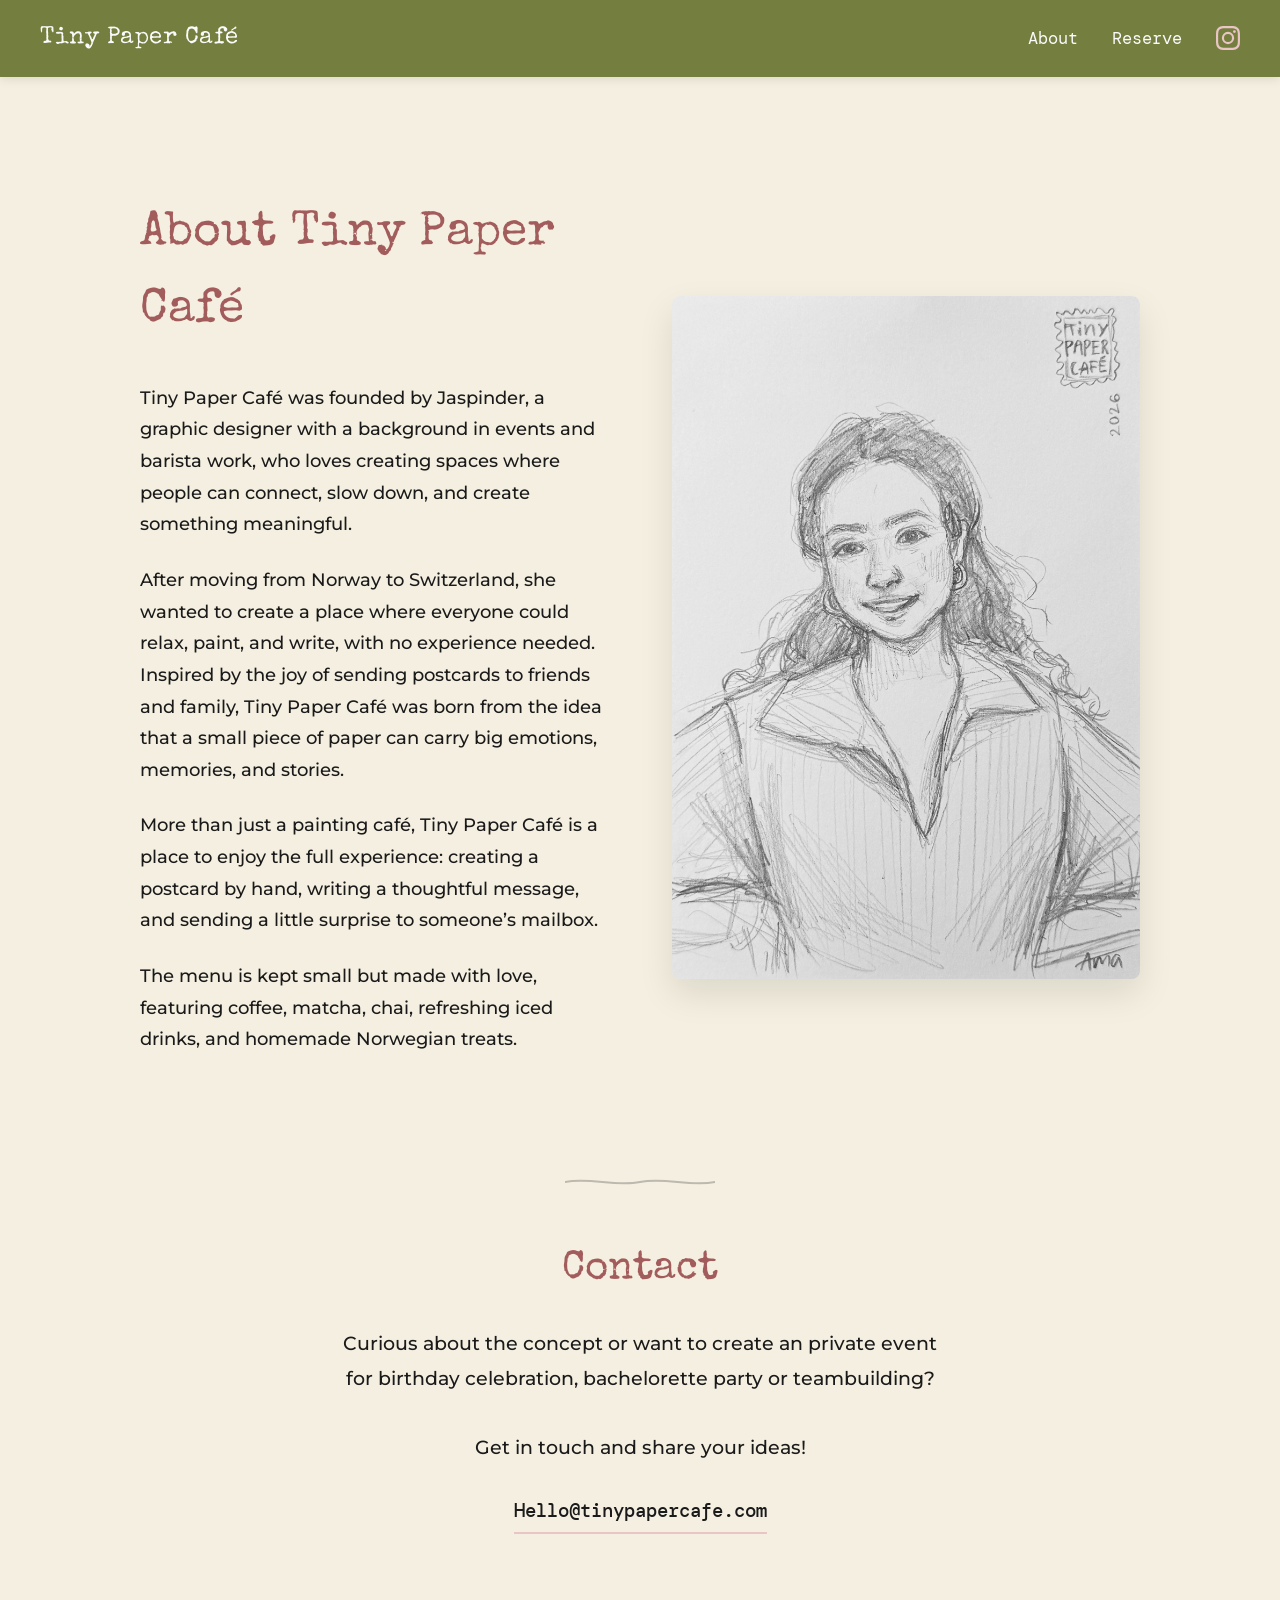
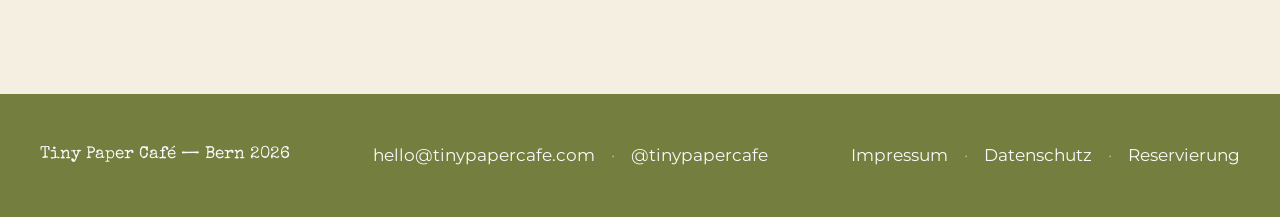
==== commit f89000b7: "letzte änderung" ====
--- a/about.html
+++ b/about.html
@@ -8,8 +8,31 @@
     <link rel="preconnect" href="https://fonts.gstatic.com" crossorigin>
     <link href="https://fonts.googleapis.com/css2?family=DM+Mono:ital,wght@0,300;0,400;0,500;1,300;1,400;1,500&family=Montserrat:wght@300;400;500;600;700;800&family=Special+Elite&display=swap" rel="stylesheet">
     <link rel="stylesheet" href="style.css?v=2">
+    <link rel="stylesheet" href="transition.css">
 </head>
 <body style="padding-top: 100px; background-color: var(--bg-color);">
+
+    <!-- Page Transition Overlay -->
+    <div id="page-transition-overlay" class="is-active">
+        <script>
+            if (sessionStorage.getItem('playOutAnimation') !== 'true') {
+                document.getElementById('page-transition-overlay').style.display = 'none';
+            }
+        </script>
+        <div class="transition-stripe s1 is-covering"></div>
+        <div class="transition-stripe s2 is-covering"></div>
+        <div class="transition-stripe s3 is-covering"></div>
+        <div class="transition-stripe s4 is-covering"></div>
+        <div class="transition-stripe s5 is-covering"></div>
+        <div class="transition-stripe s6 is-covering"></div>
+    </div>
+    <!-- Rough Edge SVG Filter -->
+    <svg style="width:0; height:0; position:absolute;" aria-hidden="true">
+        <filter id="rough-edge">
+            <feTurbulence type="fractalNoise" baseFrequency="0.05" numOctaves="3" result="noise" />
+            <feDisplacementMap in="SourceGraphic" in2="noise" scale="5" xChannelSelector="R" yChannelSelector="G" />
+        </filter>
+    </svg>
 
     <!-- Navigation -->
     <nav class="scrolled">
@@ -26,12 +49,34 @@
     </nav>
 
     <!-- About Section -->
-    <section class="about-page-container" style="max-width: 800px; margin: 4rem auto; padding: 2rem; min-height: 60vh;">
-        <h1 class="special-font" style="font-size: 3.5rem; color: var(--text-color); margin-bottom: 2rem; text-align: center;">About Us</h1>
-        <div style="font-size: 1.15rem; line-height: 1.8; color: var(--text-color); text-align: center;">
-            <p style="margin-bottom: 1.5rem;">Welcome to Tiny Paper Café.</p>
-            <p style="margin-bottom: 1.5rem;">[Hier kannst du deinen Text für die About-Seite einfügen, deine Geschichte erzählen und Bilder hinzufügen.]</p>
+    <section class="about-page-container" style="max-width: 1200px; margin: 4rem auto; padding: 2rem; min-height: 60vh;">
+        
+        <div class="about-grid">
+            <div class="about-text-col">
+                <h1 class="special-font">About Tiny Paper Café</h1>
+                <p>Tiny Paper Café was founded by Jaspinder, a graphic designer with a background in events and barista work, who loves creating spaces where people can connect, slow down, and create something meaningful.</p>
+                <p>After moving from Norway to Switzerland, she wanted to create a place where everyone could relax, paint, and write, with no experience needed. Inspired by the joy of sending postcards to friends and family, Tiny Paper Café was born from the idea that a small piece of paper can carry big emotions, memories, and stories.</p>
+                <p>More than just a painting café, Tiny Paper Café is a place to enjoy the full experience: creating a postcard by hand, writing a thoughtful message, and sending a little surprise to someone’s mailbox.</p>
+                <p>The menu is kept small but made with love, featuring coffee, matcha, chai, refreshing iced drinks, and homemade Norwegian treats.</p>
+            </div>
+            <div class="about-image-col">
+                <img src="IMG_8530.jpeg" alt="Portrait Jaspinder">
+            </div>
         </div>
+
+        <div style="display: flex; justify-content: center; margin: 6rem 0 3rem 0;">
+            <svg width="150" height="15" viewBox="0 0 150 15" xmlns="http://www.w3.org/2000/svg">
+                <!-- Wobbly hand-drawn line to match the paper style -->
+                <path d="M 0 7 C 25 2, 50 12, 75 7 C 100 2, 125 12, 150 7" fill="none" stroke="var(--text-color)" stroke-width="2" stroke-linecap="round" opacity="0.25" />
+            </svg>
+        </div>
+
+        <section class="contact-section">
+            <h2 class="special-font">Contact</h2>
+            <p>Curious about the concept or want to create an private event for birthday celebration, bachelorette party or teambuilding?<br><br>Get in touch and share your ideas!</p>
+            <a href="mailto:hello@tinypapercafe.com" class="contact-link">Hello@tinypapercafe.com</a>
+        </section>
+
     </section>
 
     <!-- Footer -->
@@ -53,5 +98,6 @@
         </div>
     </footer>
 
+    <script src="transition.js"></script>
 </body>
 </html>
--- a/style.css
+++ b/style.css
@@ -10,20 +10,24 @@
 
         html {
             scroll-behavior: smooth;
+            overflow-x: clip;
+            width: 100%;
         }
 
         * {
-            box-sizing: border-box;
             margin: 0;
             padding: 0;
+            box-sizing: border-box;
         }
 
         body {
+            font-family: 'DM Mono', monospace;
             background-color: var(--bg-color);
             color: var(--text-color);
-            font-family: 'DM Mono', monospace;
             line-height: 1.6;
-            overflow-x: hidden;
+            overflow-x: clip !important;
+            width: 100%;
+            position: relative;
         }
 
         h1, h2, h3, .special-font {
@@ -278,6 +282,7 @@
             max-width: 350px;
             box-shadow: 0 10px 20px rgba(0,0,0,0.05);
             background-color: var(--white);
+            overflow: hidden;
         }
 
         .send-svg {
@@ -662,12 +667,11 @@
 
         /* 5. Booking form */
         .booking-section {
-            padding: 8rem 2rem 12rem 2rem;
+            padding: 5rem 2rem 6rem 2rem;
             background-color: var(--bg-color);
             display: flex;
             flex-direction: column;
             align-items: center;
-            min-height: 90vh;
             position: relative;
             z-index: 10;
             overflow: hidden;
@@ -685,11 +689,19 @@
             width: 100%;
             max-width: 800px;
             margin: 0 auto;
-            background-color: var(--white);
-            border-radius: 8px;
-            box-shadow: 0 20px 50px rgba(0,0,0,0.15);
-            padding: 2.5rem;
             font-family: 'Montserrat', sans-serif;
+            display: flex;
+            flex-direction: column;
+            align-items: center;
+            justify-content: center;
+        }
+        
+        .BookingBox iframe {
+            width: 100% !important;
+            max-width: 100%;
+            border: none;
+            margin: 0 auto;
+            display: block;
         }
         .BookingBox span {
             display: block;
@@ -1392,25 +1404,21 @@
             }
 
             /* EXPERIENCE */
-            .experience-section {
-                height: auto;
-            }
-            .experience-sticky {
-                position: relative;
-                height: auto;
-                overflow: visible;
-                padding: 5rem 1.5rem;
-            }
             .process-grid {
                 flex-direction: column;
-                gap: 4rem;
+                gap: 1.5rem;
             }
             .process-col h2 {
-                font-size: 2.8rem;
-                margin-bottom: 1.5rem;
-            }
-            .experience-content p {
-                font-size: 1.1rem;
+                font-size: 1.6rem;
+                margin-bottom: 0.2rem;
+            }
+            .process-desc {
+                font-size: 0.85rem;
+                margin-top: 0.2rem;
+                line-height: 1.3;
+            }
+            .process-img {
+                max-width: 140px;
             }
             .desktop-hint {
                 display: none !important;
@@ -1464,6 +1472,13 @@
             .booking-section h2 {
                 font-size: 2.2rem;
                 margin-bottom: 2rem;
+            }
+            .BookingBox {
+                width: 100% !important;
+            }
+            .BookingBox iframe {
+                max-width: 100% !important;
+                width: 100% !important;
             }
             .postcard-front {
                 padding: 2rem 1.2rem;
@@ -1588,28 +1603,6 @@
 /* =========================================
    2. Landing Page Postcards (Hero Section) - Scroll Animation
    ========================================= */
-.hero {
-    height: 250vh; /* space to scroll */
-    padding: 0;
-    position: relative;
-    background-color: var(--primary-color);
-    background-image: none;
-}
-
-.hero-sticky-container {
-    position: sticky;
-    top: 0;
-    height: 100vh;
-    width: 100%;
-    display: flex;
-    flex-direction: column;
-    align-items: center;
-    justify-content: center;
-    overflow: hidden;
-    background-image: url('hero-bg-2.png');
-    background-size: 100% 100%;
-    background-position: center;
-}
 
 .hero-animation-layer {
     position: relative;
@@ -1723,3 +1716,126 @@
     .lc-2 { transform: translate(10%, -50%) rotate(8deg); }
     .lc-3 { transform: translate(-40%, -10%) rotate(-4deg); }
 }
+
+/* About Page & Contact */
+.about-grid {
+    display: grid;
+    grid-template-columns: 1fr 1fr;
+    gap: 4rem;
+    align-items: center;
+    max-width: 1000px;
+    margin: 0 auto 4rem auto;
+}
+
+.about-image-col {
+    position: relative;
+    border-radius: 8px;
+    overflow: hidden;
+    box-shadow: 0 15px 35px rgba(0,0,0,0.1);
+}
+
+.about-image-col img {
+    width: 100%;
+    height: auto;
+    display: block;
+    border-radius: 8px;
+    margin-bottom: -5px; /* Hides only the black line at the bottom via container overflow */
+}
+
+.about-text-col {
+    font-family: 'Montserrat', sans-serif;
+    color: var(--text-color);
+}
+
+.about-text-col h1 {
+    font-size: 3rem;
+    margin-bottom: 2rem;
+    color: #A35C5C; /* Darker/saturated rose for WCAG AA contrast */
+}
+
+.about-text-col p {
+    font-size: 1.1rem;
+    line-height: 1.8;
+    margin-bottom: 1.5rem;
+    font-weight: 500;
+}
+
+.contact-section {
+    text-align: center;
+    max-width: 600px;
+    margin: 2rem auto 4rem auto;
+    font-family: 'Montserrat', sans-serif;
+}
+
+.contact-section h2 {
+    font-size: 2.5rem;
+    margin-bottom: 1.5rem;
+    color: #A35C5C; /* Darker/saturated rose for WCAG AA contrast */
+}
+
+.contact-section p {
+    font-size: 1.2rem;
+    line-height: 1.8;
+    margin-bottom: 2rem;
+    color: var(--text-color);
+    font-weight: 500;
+}
+
+.contact-link {
+    display: inline-block;
+    font-size: 1.2rem;
+    font-family: 'DM Mono', monospace;
+    font-weight: 500;
+    color: var(--text-color);
+    text-decoration: none;
+    border-bottom: 2px solid var(--accent-color);
+    padding-bottom: 5px;
+    transition: color 0.3s ease, border-color 0.3s ease;
+}
+
+.contact-link:hover {
+    color: var(--accent-color);
+    border-bottom-color: var(--text-color);
+}
+
+@media (max-width: 850px) {
+    .about-grid {
+        grid-template-columns: 1fr;
+        gap: 3rem;
+        padding: 0 1rem;
+    }
+    
+    .about-text-col h1 {
+        font-size: 2.2rem;
+        text-align: center;
+    }
+    
+    .about-text-col p {
+        text-align: center;
+        font-size: 1rem;
+    }
+    
+    .contact-section {
+        padding: 0 1rem;
+        margin-top: 2rem;
+    }
+    
+    .contact-section h2 {
+        font-size: 2rem;
+    }
+}
+
+/* Enhancements (Animations, UX) */
+.menu-addon {
+    transition: all 0.2s ease;
+}
+.menu-addon:hover {
+    transform: translateX(3px);
+    color: var(--primary-color);
+}
+
+@media (max-width: 850px) {
+    .experience-section {
+        height: 250vh; /* Shorter scroll duration on mobile to prevent scroll fatigue */
+    }
+}
--- a/transition.css
+++ b/transition.css
@@ -0,0 +1,72 @@
+/* transition.css */
+
+#page-transition-overlay {
+    position: fixed;
+    top: -10vh;
+    left: 0;
+    width: 100vw;
+    height: 120vh;
+    z-index: 999999;
+    display: flex;
+    pointer-events: none; /* Let clicks pass through when not active */
+}
+
+/* We set pointer-events: auto via JS when transition is active so user can't click things while animating */
+#page-transition-overlay.is-active {
+    pointer-events: auto;
+}
+
+.transition-stripe {
+    flex: 1;
+    height: 100%;
+    transform: translateY(100%);
+    will-change: transform;
+    /* Rough edge filter */
+    filter: url(#rough-edge);
+}
+
+/* Colors based on Voria Palette */
+.transition-stripe.s1 { background-color: #AD5723; }
+.transition-stripe.s2 { background-color: #BB9B2C; }
+.transition-stripe.s3 { background-color: #F3F1B2; }
+.transition-stripe.s4 { background-color: #BBD2D5; }
+.transition-stripe.s5 { background-color: #6A79A4; }
+.transition-stripe.s6 { background-color: #EAC5C5; }
+
+/* 
+   Animation Classes 
+   We have 3 states:
+   1. translateY(100%) - Hidden at bottom (default)
+   2. translateY(0%) - Covering the screen (.is-covering)
+   3. translateY(-100%) - Hidden at top (.is-hidden-top)
+*/
+
+.transition-stripe {
+    transition: transform 700ms cubic-bezier(0.645, 0.045, 0.355, 1);
+}
+
+/* Delays for the "In" animation (bottom to cover) */
+#page-transition-overlay.animating-in .transition-stripe.s1 { transition-delay: 0ms; }
+#page-transition-overlay.animating-in .transition-stripe.s2 { transition-delay: 60ms; }
+#page-transition-overlay.animating-in .transition-stripe.s3 { transition-delay: 120ms; }
+#page-transition-overlay.animating-in .transition-stripe.s4 { transition-delay: 180ms; }
+#page-transition-overlay.animating-in .transition-stripe.s5 { transition-delay: 240ms; }
+#page-transition-overlay.animating-in .transition-stripe.s6 { transition-delay: 300ms; }
+
+/* Delays for the "Out" animation (cover to top) */
+/* We keep the same left-to-right order, so s1 starts moving up first */
+#page-transition-overlay.animating-out .transition-stripe.s1 { transition-delay: 0ms; }
+#page-transition-overlay.animating-out .transition-stripe.s2 { transition-delay: 60ms; }
+#page-transition-overlay.animating-out .transition-stripe.s3 { transition-delay: 120ms; }
+#page-transition-overlay.animating-out .transition-stripe.s4 { transition-delay: 180ms; }
+#page-transition-overlay.animating-out .transition-stripe.s5 { transition-delay: 240ms; }
+#page-transition-overlay.animating-out .transition-stripe.s6 { transition-delay: 300ms; }
+
+/* State classes applied via JS */
+.transition-stripe.is-covering {
+    transform: translateY(0%);
+}
+
+.transition-stripe.is-hidden-top {
+    transform: translateY(-100%);
+}
